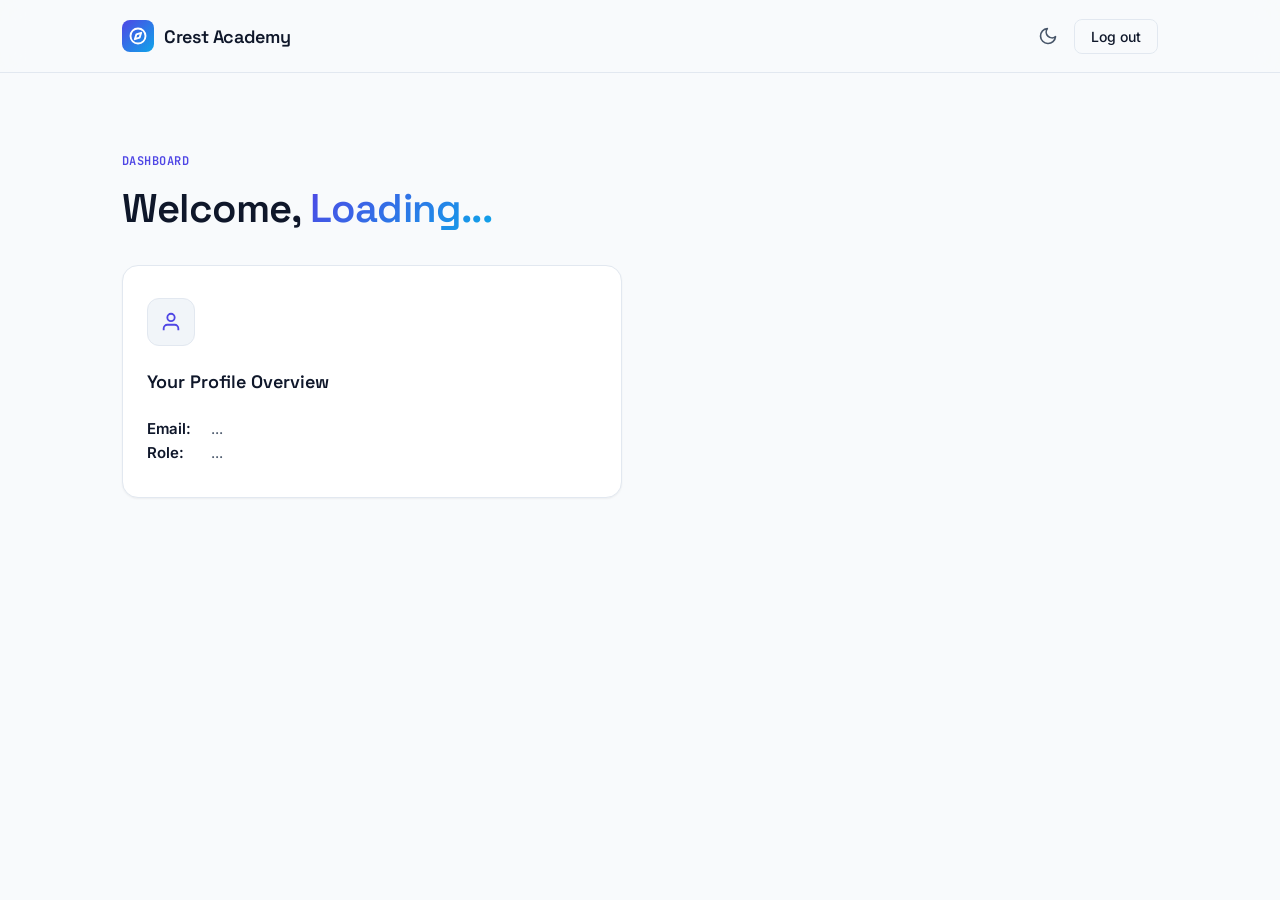
==== dashboard.html @ 1df4f73f "Add initial dashboard HTML structure" ====
<!doctype html>
<html lang="en">
<head>
<meta charset="UTF-8" />
<meta name="viewport" content="width=device-width, initial-scale=1.0" />
<title>Dashboard — Crest Academy</title>
<link rel="preconnect" href="https://fonts.googleapis.com" />
<link href="https://fonts.googleapis.com/css2?family=Space+Grotesk:wght@500;600;700&family=Inter:wght@400;500;600&family=JetBrains+Mono:wght@400;500&display=swap" rel="stylesheet" />
<link rel="stylesheet" href="css/style.css" />
</head>
<body>

<header>
  <nav class="bar">
    <div class="brand">
      <span class="brand-mark">
        <svg aria-hidden="true" width="18" height="18" viewBox="0 0 24 24" fill="none" stroke="#ffffff" stroke-width="2.5" stroke-linecap="round" stroke-linejoin="round"><circle cx="12" cy="12" r="10"/><polygon points="16.24 7.76 14.12 14.12 7.76 16.24 9.88 9.88 16.24 7.76"/></svg>
      </span>
      <span class="brand-name font-display">Crest Academy</span>
    </div>
    
    <div class="mobile-controls">
      <button class="theme-toggle" id="themeToggleDesk" aria-label="Toggle theme">
        <svg class="sun-icon" style="display:none;" width="20" height="20" viewBox="0 0 24 24" fill="none" stroke="currentColor" stroke-width="2" stroke-linecap="round" stroke-linejoin="round"><circle cx="12" cy="12" r="5"></circle><line x1="12" y1="1" x2="12" y2="3"></line><line x1="12" y1="21" x2="12" y2="23"></line><line x1="4.22" y1="4.22" x2="5.64" y2="5.64"></line><line x1="18.36" y1="18.36" x2="19.78" y2="19.78"></line><line x1="1" y1="12" x2="3" y2="12"></line><line x1="21" y1="12" x2="23" y2="12"></line><line x1="4.22" y1="19.78" x2="5.64" y2="18.36"></line><line x1="18.36" y1="4.22" x2="19.78" y2="5.64"></line></svg>
        <svg class="moon-icon" width="20" height="20" viewBox="0 0 24 24" fill="none" stroke="currentColor" stroke-width="2" stroke-linecap="round" stroke-linejoin="round"><path d="M21 12.79A9 9 0 1 1 11.21 3 7 7 0 0 0 21 12.79z"></path></svg>
      </button>
      <button id="logoutBtn" class="btn btn-ghost btn-small">Log out</button>
    </div>
  </nav>
</header>

<main class="dashboard-main">
  <div class="wrap">
    <p class="eyebrow-label font-mono">DASHBOARD</p>
    <h2 class="font-display">Welcome, <span id="dash-name" class="gradient-text">Loading...</span></h2>
    
    <div class="card profile-card">
      <span class="icon-badge">
        <svg viewBox="0 0 24 24" fill="none" stroke="currentColor" stroke-width="2"><path d="M20 21v-2a4 4 0 0 0-4-4H8a4 4 0 0 0-4 4v2"></path><circle cx="12" cy="7" r="4"></circle></svg>
      </span>
      <h3 class="font-display">Your Profile Overview</h3>
      <div style="margin-top: 24px;">
        <p class="profile-item"><strong>Email:</strong> <span id="dash-email">...</span></p>
        <p class="profile-item"><strong>Role:</strong> <span id="dash-role">...</span></p>
      </div>
    </div>
  </div>
</main>

<script src="js/main.js"></script>
<script type="module" src="js/dashboard.js"></script>

</body>
</html>
---- css/style.css ----
/* Premium Light/Dark Theme Variables */
:root {
  /* Light Mode (Default) */
  --bg: #f8fafc;
  --surface: #ffffff;
  --surface-alt: #f1f5f9;
  --text-main: #0f172a;
  --text-muted: #475569;
  --border: #e2e8f0;
  --border-light: rgba(15, 23, 42, 0.08);
  
  --primary: #4f46e5;
  --primary-hover: #4338ca;
  --accent: #0ea5e9;
  
  --shadow-sm: 0 1px 2px 0 rgba(0, 0, 0, 0.05);
  --shadow-md: 0 4px 6px -1px rgba(0, 0, 0, 0.05), 0 2px 4px -2px rgba(0, 0, 0, 0.05);
  --shadow-lg: 0 10px 15px -3px rgba(0, 0, 0, 0.05), 0 4px 6px -4px rgba(0, 0, 0, 0.05);
  --shadow-glow: 0 8px 30px rgba(79, 70, 229, 0.2);
  
  --svg-grid: rgba(15, 23, 42, 0.04);
}

html.dark {
  /* Dark Mode */
  --bg: #0b0f19;
  --surface: #111827;
  --surface-alt: #1e293b;
  --text-main: #f8fafc;
  --text-muted: #94a3b8;
  --border: #1e293b;
  --border-light: rgba(255, 255, 255, 0.08);
  
  --primary: #6366f1;
  --primary-hover: #818cf8;
  --accent: #38bdf8;
  
  --shadow-sm: 0 1px 2px 0 rgba(0, 0, 0, 0.5);
  --shadow-md: 0 4px 6px -1px rgba(0, 0, 0, 0.3);
  --shadow-lg: 0 10px 15px -3px rgba(0, 0, 0, 0.4);
  --shadow-glow: 0 8px 30px rgba(99, 102, 241, 0.25);
  
  --svg-grid: rgba(255, 255, 255, 0.03);
}

* { box-sizing: border-box; }

html {
  scroll-behavior: smooth;
  scroll-padding-top: 80px; 
}

body {
  margin: 0;
  background: var(--bg);
  color: var(--text-main);
  font-family: 'Inter', sans-serif;
  -webkit-font-smoothing: antialiased;
  transition: background-color 0.3s ease, color 0.3s ease;
}

.font-display { font-family: 'Space Grotesk', sans-serif; }
.font-mono { font-family: 'JetBrains Mono', monospace; letter-spacing: 0.04em; }
a { color: inherit; text-decoration: none; transition: color 0.2s ease; }

.wrap { max-width: 1100px; margin: 0 auto; padding: 0 24px; }
@media(min-width: 640px) { .wrap { padding: 0 32px; } }

.gradient-text {
  background: linear-gradient(135deg, var(--primary), var(--accent));
  -webkit-background-clip: text;
  background-clip: text;
  color: transparent;
}

/* Buttons */
.btn {
  display: inline-flex; align-items: center; justify-content: center; gap: 8px;
  font-size: 14px; font-weight: 500; padding: 12px 24px; border-radius: 10px;
  border: none; cursor: pointer; font-family: 'Inter', sans-serif;
  transition: all 0.2s ease;
}
.btn-primary {
  background: var(--primary);
  color: #ffffff;
  box-shadow: var(--shadow-md);
}
.btn-primary:hover {
  background: var(--primary-hover);
  transform: translateY(-1px);
  box-shadow: var(--shadow-lg);
}
.btn-primary.glow {
  box-shadow: var(--shadow-glow);
}
.btn-ghost {
  background: transparent;
  color: var(--text-main);
  border: 1px solid var(--border);
}
.btn-ghost:hover {
  border-color: var(--primary);
  background: var(--surface-alt);
}
.btn-small { padding: 8px 16px; border-radius: 8px; font-size: 14px; }

a:focus-visible, button:focus-visible, input:focus-visible {
  outline: 2px solid var(--primary); outline-offset: 2px; border-radius: 4px;
}

/* Navigation */
header {
  position: sticky; top: 0; z-index: 50;
  backdrop-filter: blur(12px);
  -webkit-backdrop-filter: blur(12px);
  background: rgba(var(--bg), 0.8);
  border-bottom: 1px solid var(--border);
}
/* Fallback for background transparency based on theme */
header { background: var(--bg); }
@supports (backdrop-filter: blur(12px)) {
  html:not(.dark) header { background: rgba(248, 250, 252, 0.8); }
  html.dark header { background: rgba(11, 15, 25, 0.8); }
}

nav.bar {
  max-width: 1100px; margin: 0 auto; padding: 0 24px; height: 72px;
  display: flex; align-items: center; justify-content: space-between;
}
@media(min-width: 640px) { nav.bar { padding: 0 32px; } }

.brand { display: flex; align-items: center; gap: 10px; }
.brand-mark {
  width: 32px; height: 32px; border-radius: 8px;
  background: linear-gradient(135deg, var(--primary), var(--accent));
  display: flex; align-items: center; justify-content: center; flex-shrink: 0;
}
.brand-name { font-weight: 600; font-size: 18px; letter-spacing: -0.02em; color: var(--text-main); }

.nav-links { display: none; align-items: center; gap: 32px; }
.nav-links a { font-size: 14px; font-weight: 500; color: var(--text-muted); }
.nav-links a:hover { color: var(--text-main); }

.nav-actions { display: none; align-items: center; gap: 16px; }
.nav-actions a.login-link { font-size: 14px; font-weight: 500; color: var(--text-main); cursor: pointer; }

.theme-toggle {
  background: none; border: none; padding: 8px; border-radius: 8px;
  color: var(--text-muted); cursor: pointer; display: flex; align-items: center; justify-content: center;
  transition: background 0.2s, color 0.2s;
}
.theme-toggle:hover { background: var(--surface-alt); color: var(--text-main); }

.mobile-controls { display: flex; align-items: center; gap: 8px; }
.menu-btn {
  background: none; border: none; color: var(--text-main); padding: 8px; cursor: pointer;
}

@media(min-width: 900px) {
  .nav-links { display: flex; }
  .nav-actions { display: flex; }
  .mobile-controls .menu-btn { display: none; }
}

.mobile-menu {
  display: none; border-top: 1px solid var(--border); background: var(--surface);
  padding: 20px 24px; flex-direction: column; gap: 8px;
  position: absolute; width: 100%; left: 0; box-shadow: var(--shadow-lg);
}
.mobile-menu.open { display: flex; }
.mobile-menu a { padding: 12px 0; font-size: 15px; font-weight: 500; color: var(--text-muted); }
.mobile-menu a:hover { color: var(--text-main); }
.mobile-menu hr { border: none; border-top: 1px solid var(--border); margin: 12px 0; width: 100%; }

/* Hero Section */
.hero {
  position: relative; overflow: hidden; padding: 60px 0 80px;
  background-image: radial-gradient(circle at 2px 2px, var(--svg-grid) 2px, transparent 0);
  background-size: 32px 32px;
}
.hero-inner {
  max-width: 1100px; margin: 0 auto; padding: 0 24px;
  display: grid; gap: 56px; align-items: center;
}
@media(min-width: 640px) { .hero-inner { padding: 0 32px; } }
@media(min-width: 900px) { .hero-inner { grid-template-columns: 1fr 1fr; gap: 40px; padding: 40px 32px 80px; } }

.eyebrow {
  display: inline-flex; align-items: center; gap: 8px; font-size: 11px; font-weight: 500;
  color: var(--primary); background: var(--surface-alt); border: 1px solid var(--border);
  border-radius: 999px; padding: 6px 14px; margin-bottom: 24px;
}
h1 {
  font-size: 2.8rem; line-height: 1.1; font-weight: 700; letter-spacing: -0.03em;
  color: var(--text-main); margin: 0;
}
@media(min-width: 640px) { h1 { font-size: 3.8rem; } }

.hero p.sub {
  margin-top: 24px; color: var(--text-muted); font-size: 16px; line-height: 1.6; max-width: 460px;
}
@media(min-width: 640px) { .hero p.sub { font-size: 18px; } }

.hero-ctas { margin-top: 40px; display: flex; flex-direction: column; gap: 16px; }
@media(min-width: 480px) { .hero-ctas { flex-direction: row; } }

.hero-visual { display: flex; justify-content: center; position: relative; }
@media(min-width: 900px) { .hero-visual { justify-content: flex-end; } }
.hero-visual svg { width: 100%; height: auto; max-width: 440px; drop-shadow: var(--shadow-lg); }

.pulse-dot { animation: pulseDot 3s ease-in-out infinite; }
@keyframes pulseDot { 0%, 100% { opacity: 0.4; } 50% { opacity: 1; } }
.line-draw { stroke-dasharray: 240; stroke-dashoffset: 240; animation: drawLine 2s ease forwards; }
@keyframes drawLine { to { stroke-dashoffset: 0; } }

/* Sections */
section.block { padding: 80px 0; border-top: 1px solid var(--border); }
@media(min-width: 900px) { section.block { padding: 112px 0; } }

.eyebrow-label { font-size: 12px; font-weight: 600; color: var(--primary); margin: 0 0 16px; }
h2 { font-size: 2rem; font-weight: 600; letter-spacing: -0.02em; color: var(--text-main); margin: 0; line-height: 1.2; }
@media(min-width: 640px) { h2 { font-size: 2.5rem; } }

.section-intro { max-width: 600px; margin-bottom: 56px; }
.section-intro p.desc { margin-top: 16px; color: var(--text-muted); font-size: 16px; line-height: 1.6; }

/* Grids */
.grid2 { display: grid; gap: 32px; grid-template-columns: 1fr; }
@media(min-width: 900px) { .grid2 { grid-template-columns: 1fr 1fr; align-items: start; gap: 64px; } }

.grid4 { display: grid; gap: 24px; grid-template-columns: 1fr; }
@media(min-width: 640px) { .grid4 { grid-template-columns: repeat(2, 1fr); } }
@media(min-width: 1024px) { .grid4 { grid-template-columns: repeat(4, 1fr); } }

/* Cards */
.card {
  background: var(--surface); border: 1px solid var(--border); border-radius: 16px;
  padding: 32px 24px; box-shadow: var(--shadow-sm);
  transition: all 0.3s ease;
}
.card:hover { box-shadow: var(--shadow-md); border-color: var(--border-light); transform: translateY(-2px); }

.card .icon-badge {
  width: 48px; height: 48px; border-radius: 12px; margin-bottom: 24px;
  background: var(--surface-alt); border: 1px solid var(--border);
  display: flex; align-items: center; justify-content: center;
}
.card .icon-badge svg { width: 22px; height: 22px; color: var(--primary); }
.card h3 { font-size: 18px; font-weight: 600; color: var(--text-main); margin: 0 0 12px; }
.card p { font-size: 15px; color: var(--text-muted); line-height: 1.6; margin: 0; }

/* Steps */
.steps { display: grid; gap: 40px; grid-template-columns: 1fr; }
@media(min-width: 768px) { .steps { grid-template-columns: repeat(3, 1fr); gap: 32px; } }
.step-num { font-size: 3rem; font-weight: 700; line-height: 1; }
.step h3 { font-size: 20px; font-weight: 600; color: var(--text-main); margin: 16px 0 12px; }
.step p { font-size: 15px; color: var(--text-muted); line-height: 1.6; margin: 0; }

/* About List */
.why-list { list-style: none; margin: 0; padding: 0; display: flex; flex-direction: column; gap: 16px; }
.why-list li { display: flex; align-items: flex-start; gap: 16px; font-size: 16px; color: var(--text-muted); line-height: 1.5; }
.why-list li .bullet-icon {
  margin-top: 2px; width: 20px; height: 20px; flex-shrink: 0; color: var(--primary);
}

/* Footer */
footer { border-top: 1px solid var(--border); padding: 64px 0 40px; background: var(--surface); }
.footer-top { display: flex; flex-direction: column; gap: 48px; justify-content: space-between; }
@media(min-width: 900px) { .footer-top { flex-direction: row; } }

.footer-brand { max-width: 320px; }
.footer-brand .brand { margin-bottom: 16px; }
.footer-brand p { font-size: 15px; color: var(--text-muted); line-height: 1.6; margin: 0; }

.footer-links { display: grid; grid-template-columns: repeat(2, 1fr); gap: 40px; }
@media(min-width: 640px) { .footer-links { grid-template-columns: repeat(3, 1fr); gap: 64px; } }
.footer-links h4 { font-family: 'Inter', sans-serif; font-size: 13px; font-weight: 600; letter-spacing: 0.05em; text-transform: uppercase; color: var(--text-main); margin: 0 0 20px; }
.footer-links ul { list-style: none; margin: 0; padding: 0; display: flex; flex-direction: column; gap: 12px; }
.footer-links a { color: var(--text-muted); font-size: 14px; }
.footer-links a:hover { color: var(--primary); }

.footer-rule { height: 1px; background: var(--border); margin: 48px 0 24px; border: none; }
.copyright { font-size: 14px; color: var(--text-muted); margin: 0; text-align: center; }

/* Auth Modals */
.modal-overlay {
  position: fixed; top: 0; left: 0; width: 100%; height: 100%;
  background: rgba(11, 15, 25, 0.6); backdrop-filter: blur(4px); -webkit-backdrop-filter: blur(4px);
  z-index: 100; display: none; align-items: center; justify-content: center;
  padding: 20px; opacity: 0; transition: opacity 0.3s ease;
}
.modal-overlay.active { display: flex; opacity: 1; }

.modal-box {
  background: var(--surface); border: 1px solid var(--border); border-radius: 20px;
  width: 100%; max-width: 440px; padding: 40px 32px; box-shadow: var(--shadow-lg);
  position: relative; display: none;
}
.modal-box.active { display: block; }

.modal-close {
  position: absolute; top: 16px; right: 16px; background: none; border: none;
  color: var(--text-muted); padding: 8px; cursor: pointer; border-radius: 8px;
}
.modal-close:hover { background: var(--surface-alt); color: var(--text-main); }

.auth-header { text-align: center; margin-bottom: 32px; }
.auth-header h3 { font-family: 'Space Grotesk', sans-serif; font-size: 24px; font-weight: 600; margin: 0 0 8px; color: var(--text-main); }
.auth-header p { font-size: 14px; color: var(--text-muted); margin: 0; }

.form-group { margin-bottom: 20px; text-align: left; }
.form-group label { display: block; font-size: 13px; font-weight: 500; color: var(--text-main); margin-bottom: 8px; }
.input-wrapper { position: relative; }
.form-group input {
  width: 100%; padding: 12px 16px; border-radius: 10px; border: 1px solid var(--border);
  background: var(--bg); color: var(--text-main); font-size: 15px; font-family: 'Inter', sans-serif;
  transition: border-color 0.2s, box-shadow 0.2s;
}
.form-group input:focus { outline: none; border-color: var(--primary); box-shadow: 0 0 0 3px rgba(79, 70, 229, 0.1); }
.form-group input::placeholder { color: var(--text-muted); opacity: 0.6; }

.toggle-pwd {
  position: absolute; right: 12px; top: 50%; transform: translateY(-50%);
  background: none; border: none; color: var(--text-muted); cursor: pointer; padding: 4px;
}

.auth-btn { width: 100%; padding: 14px; font-size: 15px; margin-top: 8px; }

.auth-links { margin-top: 24px; text-align: center; font-size: 14px; color: var(--text-muted); }
.auth-links a { color: var(--primary); font-weight: 500; cursor: pointer; }
.auth-links a:hover { text-decoration: underline; }

.stage-msg {
  display: none; margin-top: 16px; padding: 12px; border-radius: 8px;
  background: var(--surface-alt); border: 1px solid var(--border);
  font-size: 13px; color: var(--text-main); text-align: center; font-weight: 500;
}

/* Dashboard Specifics */
.dashboard-main { padding: 80px 0; min-height: 80vh; }
.profile-card { max-width: 500px; margin-top: 32px; }
.profile-item { margin-bottom: 12px; font-size: 15px; color: var(--text-muted); }
.profile-item strong { color: var(--text-main); font-weight: 600; display: inline-block; width: 60px; }
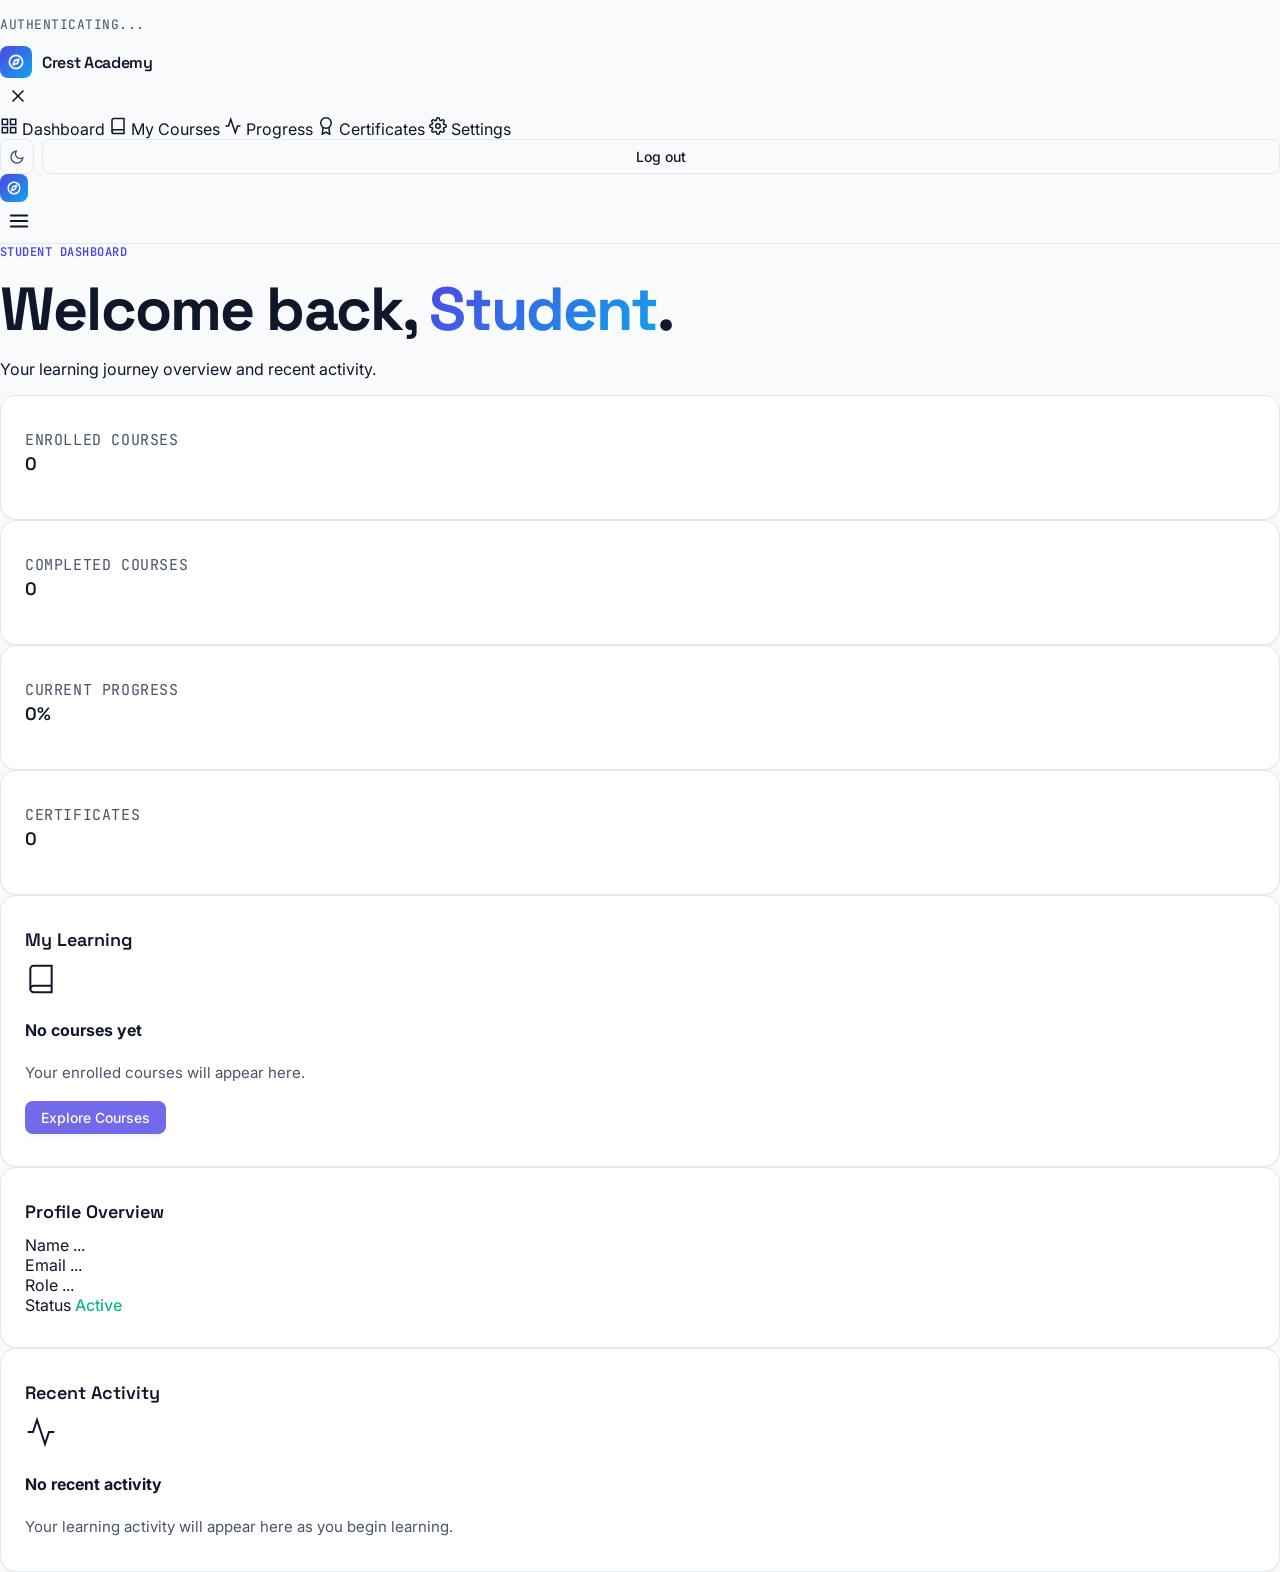
==== commit 8027889d: "Enhance dashboard layout with new UI components Added loading overlay, sidebar navigation, and mobil" ====
--- a/dashboard.html
+++ b/dashboard.html
@@ -10,43 +10,164 @@
 </head>
 <body>
 
-<header>
-  <nav class="bar">
-    <div class="brand">
-      <span class="brand-mark">
-        <svg aria-hidden="true" width="18" height="18" viewBox="0 0 24 24" fill="none" stroke="#ffffff" stroke-width="2.5" stroke-linecap="round" stroke-linejoin="round"><circle cx="12" cy="12" r="10"/><polygon points="16.24 7.76 14.12 14.12 7.76 16.24 9.88 9.88 16.24 7.76"/></svg>
-      </span>
-      <span class="brand-name font-display">Crest Academy</span>
+<!-- Clean Loading State -->
+<div id="loading-overlay" class="loading-overlay">
+  <div class="spinner"></div>
+  <p class="font-mono" style="margin-top: 16px; font-size: 13px; color: var(--text-muted);">AUTHENTICATING...</p>
+</div>
+
+<div class="dash-layout">
+  
+  <!-- Sidebar Navigation -->
+  <aside class="dash-sidebar" id="dashSidebar">
+    <div class="dash-sidebar-header">
+      <div class="brand">
+        <span class="brand-mark">
+          <svg aria-hidden="true" width="16" height="16" viewBox="0 0 24 24" fill="none" stroke="#ffffff" stroke-width="2.5" stroke-linecap="round" stroke-linejoin="round"><circle cx="12" cy="12" r="10"/><polygon points="16.24 7.76 14.12 14.12 7.76 16.24 9.88 9.88 16.24 7.76"/></svg>
+        </span>
+        <span class="brand-name font-display" style="font-size: 16px;">Crest Academy</span>
+      </div>
+      <button class="menu-btn dash-close-btn" id="dashCloseBtn" aria-label="Close menu">
+        <svg width="20" height="20" viewBox="0 0 24 24" fill="none" stroke="currentColor" stroke-width="2" stroke-linecap="round"><line x1="18" y1="6" x2="6" y2="18"/><line x1="6" y1="6" x2="18" y2="18"/></svg>
+      </button>
     </div>
-    
-    <div class="mobile-controls">
-      <button class="theme-toggle" id="themeToggleDesk" aria-label="Toggle theme">
-        <svg class="sun-icon" style="display:none;" width="20" height="20" viewBox="0 0 24 24" fill="none" stroke="currentColor" stroke-width="2" stroke-linecap="round" stroke-linejoin="round"><circle cx="12" cy="12" r="5"></circle><line x1="12" y1="1" x2="12" y2="3"></line><line x1="12" y1="21" x2="12" y2="23"></line><line x1="4.22" y1="4.22" x2="5.64" y2="5.64"></line><line x1="18.36" y1="18.36" x2="19.78" y2="19.78"></line><line x1="1" y1="12" x2="3" y2="12"></line><line x1="21" y1="12" x2="23" y2="12"></line><line x1="4.22" y1="19.78" x2="5.64" y2="18.36"></line><line x1="18.36" y1="4.22" x2="19.78" y2="5.64"></line></svg>
-        <svg class="moon-icon" width="20" height="20" viewBox="0 0 24 24" fill="none" stroke="currentColor" stroke-width="2" stroke-linecap="round" stroke-linejoin="round"><path d="M21 12.79A9 9 0 1 1 11.21 3 7 7 0 0 0 21 12.79z"></path></svg>
-      </button>
-      <button id="logoutBtn" class="btn btn-ghost btn-small">Log out</button>
-    </div>
-  </nav>
-</header>
 
-<main class="dashboard-main">
-  <div class="wrap">
-    <p class="eyebrow-label font-mono">DASHBOARD</p>
-    <h2 class="font-display">Welcome, <span id="dash-name" class="gradient-text">Loading...</span></h2>
-    
-    <div class="card profile-card">
-      <span class="icon-badge">
-        <svg viewBox="0 0 24 24" fill="none" stroke="currentColor" stroke-width="2"><path d="M20 21v-2a4 4 0 0 0-4-4H8a4 4 0 0 0-4 4v2"></path><circle cx="12" cy="7" r="4"></circle></svg>
-      </span>
-      <h3 class="font-display">Your Profile Overview</h3>
-      <div style="margin-top: 24px;">
-        <p class="profile-item"><strong>Email:</strong> <span id="dash-email">...</span></p>
-        <p class="profile-item"><strong>Role:</strong> <span id="dash-role">...</span></p>
+    <nav class="dash-nav">
+      <a href="#" class="active">
+        <svg width="18" height="18" viewBox="0 0 24 24" fill="none" stroke="currentColor" stroke-width="2"><rect x="3" y="3" width="7" height="7"></rect><rect x="14" y="3" width="7" height="7"></rect><rect x="14" y="14" width="7" height="7"></rect><rect x="3" y="14" width="7" height="7"></rect></svg>
+        Dashboard
+      </a>
+      <a href="#">
+        <svg width="18" height="18" viewBox="0 0 24 24" fill="none" stroke="currentColor" stroke-width="2"><path d="M4 19.5A2.5 2.5 0 0 1 6.5 17H20"/><path d="M6.5 2H20v20H6.5A2.5 2.5 0 0 1 4 19.5v-15A2.5 2.5 0 0 1 6.5 2z"/></svg>
+        My Courses
+      </a>
+      <a href="#">
+        <svg width="18" height="18" viewBox="0 0 24 24" fill="none" stroke="currentColor" stroke-width="2"><polyline points="22 12 18 12 15 21 9 3 6 12 2 12"></polyline></svg>
+        Progress
+      </a>
+      <a href="#">
+        <svg width="18" height="18" viewBox="0 0 24 24" fill="none" stroke="currentColor" stroke-width="2"><circle cx="12" cy="8" r="7"></circle><polyline points="8.21 13.89 7 23 12 20 17 23 15.79 13.88"></polyline></svg>
+        Certificates
+      </a>
+      <a href="#">
+        <svg width="18" height="18" viewBox="0 0 24 24" fill="none" stroke="currentColor" stroke-width="2"><circle cx="12" cy="12" r="3"></circle><path d="M19.4 15a1.65 1.65 0 0 0 .33 1.82l.06.06a2 2 0 0 1 0 2.83 2 2 0 0 1-2.83 0l-.06-.06a1.65 1.65 0 0 0-1.82-.33 1.65 1.65 0 0 0-1 1.51V21a2 2 0 0 1-2 2 2 2 0 0 1-2-2v-.09A1.65 1.65 0 0 0 9 19.4a1.65 1.65 0 0 0-1.82.33l-.06.06a2 2 0 0 1-2.83 0 2 2 0 0 1 0-2.83l.06-.06a1.65 1.65 0 0 0 .33-1.82 1.65 1.65 0 0 0-1.51-1H3a2 2 0 0 1-2-2 2 2 0 0 1 2-2h.09A1.65 1.65 0 0 0 4.6 9a1.65 1.65 0 0 0-.33-1.82l-.06-.06a2 2 0 0 1 0-2.83 2 2 0 0 1 2.83 0l.06.06a1.65 1.65 0 0 0 1.82.33H9a1.65 1.65 0 0 0 1-1.51V3a2 2 0 0 1 2-2 2 2 0 0 1 2 2v.09a1.65 1.65 0 0 0 1 1.51 1.65 1.65 0 0 0 1.82-.33l.06-.06a2 2 0 0 1 2.83 0 2 2 0 0 1 0 2.83l-.06.06a1.65 1.65 0 0 0-.33 1.82V9a1.65 1.65 0 0 0 1.51 1H21a2 2 0 0 1 2 2 2 2 0 0 1-2 2h-.09a1.65 1.65 0 0 0-1.51 1z"></path></svg>
+        Settings
+      </a>
+    </nav>
+
+    <div class="dash-sidebar-footer">
+      <div style="display:flex; gap:8px; width: 100%;">
+        <button class="theme-toggle" id="themeToggleDesk" aria-label="Toggle theme" style="border: 1px solid var(--border);">
+          <svg class="sun-icon" style="display:none;" width="16" height="16" viewBox="0 0 24 24" fill="none" stroke="currentColor" stroke-width="2" stroke-linecap="round" stroke-linejoin="round"><circle cx="12" cy="12" r="5"></circle><line x1="12" y1="1" x2="12" y2="3"></line><line x1="12" y1="21" x2="12" y2="23"></line><line x1="4.22" y1="4.22" x2="5.64" y2="5.64"></line><line x1="18.36" y1="18.36" x2="19.78" y2="19.78"></line><line x1="1" y1="12" x2="3" y2="12"></line><line x1="21" y1="12" x2="23" y2="12"></line><line x1="4.22" y1="19.78" x2="5.64" y2="18.36"></line><line x1="18.36" y1="4.22" x2="19.78" y2="5.64"></line></svg>
+          <svg class="moon-icon" width="16" height="16" viewBox="0 0 24 24" fill="none" stroke="currentColor" stroke-width="2" stroke-linecap="round" stroke-linejoin="round"><path d="M21 12.79A9 9 0 1 1 11.21 3 7 7 0 0 0 21 12.79z"></path></svg>
+        </button>
+        <button id="logoutBtn" class="btn btn-ghost btn-small" style="flex:1;">Log out</button>
       </div>
     </div>
-  </div>
-</main>
+  </aside>
 
+  <!-- Main Content Area -->
+  <main class="dash-main">
+    <!-- Mobile Header -->
+    <header class="dash-mobile-header">
+      <div class="brand">
+        <span class="brand-mark" style="width:28px; height:28px;">
+          <svg aria-hidden="true" width="14" height="14" viewBox="0 0 24 24" fill="none" stroke="#ffffff" stroke-width="2.5" stroke-linecap="round"><circle cx="12" cy="12" r="10"/><polygon points="16.24 7.76 14.12 14.12 7.76 16.24 9.88 9.88 16.24 7.76"/></svg>
+        </span>
+      </div>
+      <button class="menu-btn" id="dashOpenBtn" aria-label="Open menu">
+        <svg width="22" height="22" viewBox="0 0 24 24" fill="none" stroke="currentColor" stroke-width="2" stroke-linecap="round"><line x1="3" y1="12" x2="21" y2="12"/><line x1="3" y1="6" x2="21" y2="6"/><line x1="3" y1="18" x2="21" y2="18"/></svg>
+      </button>
+    </header>
+
+    <div class="dash-content-wrap">
+      
+      <!-- Welcome Section -->
+      <div class="dash-welcome">
+        <p class="eyebrow-label font-mono">STUDENT DASHBOARD</p>
+        <h1 class="font-display">Welcome back, <span id="welcome-name" class="gradient-text">Student</span>.</h1>
+        <p class="desc">Your learning journey overview and recent activity.</p>
+      </div>
+
+      <!-- Stats Grid -->
+      <div class="dash-stats-grid">
+        <div class="card stat-card">
+          <p class="stat-title font-mono">ENROLLED COURSES</p>
+          <h3 class="stat-value font-display">0</h3>
+        </div>
+        <div class="card stat-card">
+          <p class="stat-title font-mono">COMPLETED COURSES</p>
+          <h3 class="stat-value font-display">0</h3>
+        </div>
+        <div class="card stat-card">
+          <p class="stat-title font-mono">CURRENT PROGRESS</p>
+          <h3 class="stat-value font-display">0%</h3>
+        </div>
+        <div class="card stat-card">
+          <p class="stat-title font-mono">CERTIFICATES</p>
+          <h3 class="stat-value font-display">0</h3>
+        </div>
+      </div>
+
+      <!-- Main Dashboard Grid -->
+      <div class="dash-bento-grid">
+        
+        <!-- My Learning (Empty State) -->
+        <div class="card dash-panel span-2">
+          <div class="panel-header">
+            <h3 class="font-display">My Learning</h3>
+          </div>
+          <div class="empty-state">
+            <svg width="32" height="32" viewBox="0 0 24 24" fill="none" stroke="currentColor" stroke-width="1.5"><path d="M4 19.5A2.5 2.5 0 0 1 6.5 17H20"/><path d="M6.5 2H20v20H6.5A2.5 2.5 0 0 1 4 19.5v-15A2.5 2.5 0 0 1 6.5 2z"/></svg>
+            <h4>No courses yet</h4>
+            <p>Your enrolled courses will appear here.</p>
+            <button class="btn btn-primary btn-small" style="margin-top: 16px; opacity: 0.8; cursor: not-allowed;" title="Course enrollment connecting in later stages">Explore Courses</button>
+          </div>
+        </div>
+
+        <!-- Profile Card -->
+        <div class="card dash-panel">
+          <div class="panel-header">
+            <h3 class="font-display">Profile Overview</h3>
+          </div>
+          <div class="profile-details">
+            <div class="profile-row">
+              <span class="label">Name</span>
+              <span class="value" id="profile-name">...</span>
+            </div>
+            <div class="profile-row">
+              <span class="label">Email</span>
+              <span class="value" id="profile-email">...</span>
+            </div>
+            <div class="profile-row">
+              <span class="label">Role</span>
+              <span class="value badge" id="profile-role">...</span>
+            </div>
+            <div class="profile-row">
+              <span class="label">Status</span>
+              <span class="value" style="color: #10b981; font-weight: 500;">Active</span>
+            </div>
+          </div>
+        </div>
+
+        <!-- Recent Activity (Empty State) -->
+        <div class="card dash-panel span-3">
+          <div class="panel-header">
+            <h3 class="font-display">Recent Activity</h3>
+          </div>
+          <div class="empty-state">
+            <svg width="32" height="32" viewBox="0 0 24 24" fill="none" stroke="currentColor" stroke-width="1.5"><polyline points="22 12 18 12 15 21 9 3 6 12 2 12"></polyline></svg>
+            <h4>No recent activity</h4>
+            <p>Your learning activity will appear here as you begin learning.</p>
+          </div>
+        </div>
+
+      </div>
+    </div>
+  </main>
+</div>
+
+<!-- Reused modular scripts -->
 <script src="js/main.js"></script>
 <script type="module" src="js/dashboard.js"></script>
 
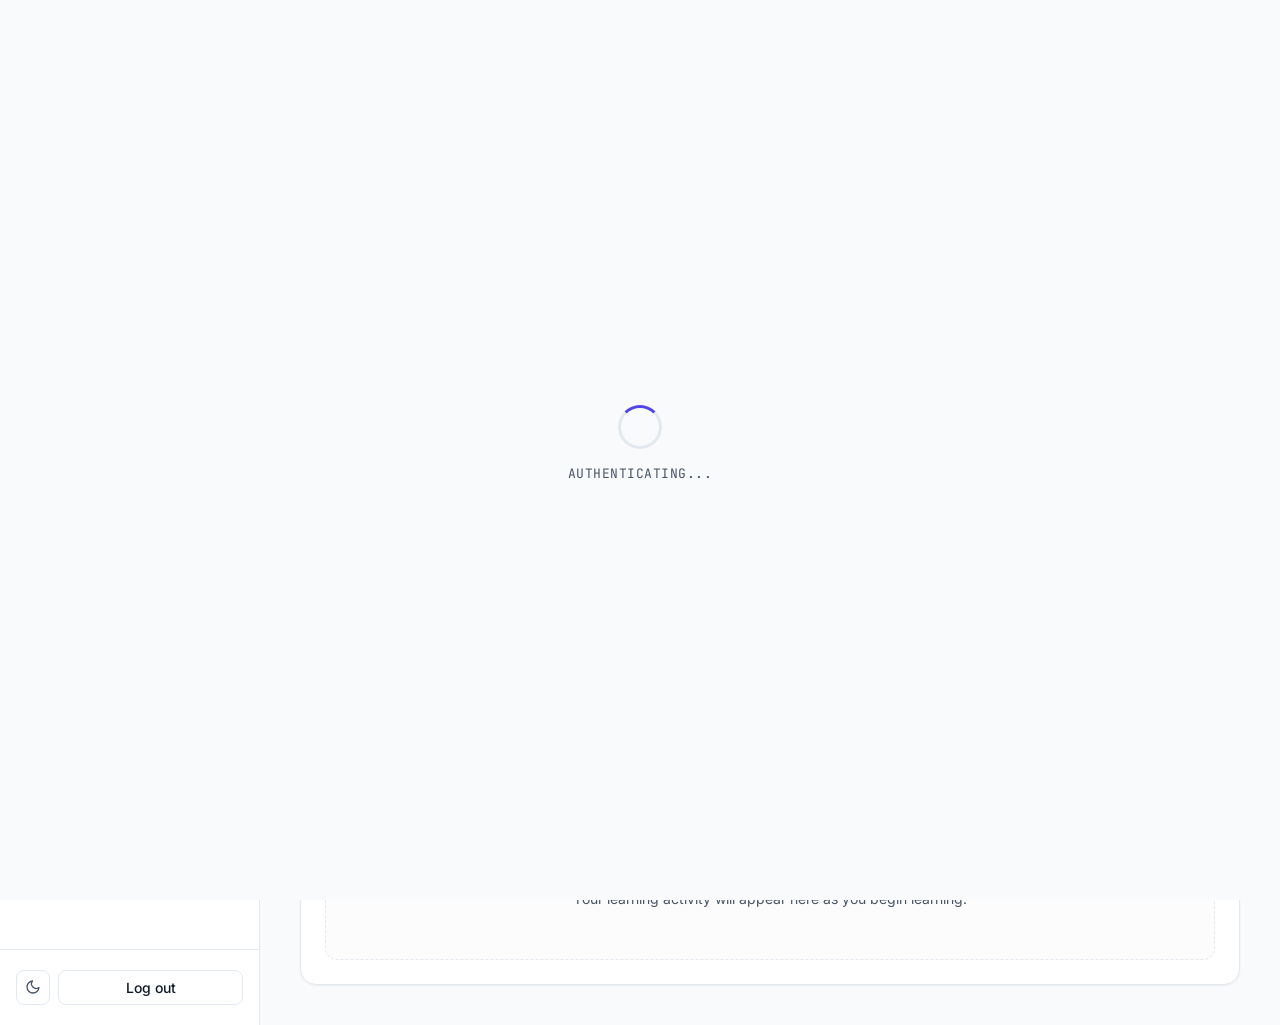
==== commit c457d0a1: "Implement cache-busting and update resource links Added cache-busting script and updated stylesheet " ====
--- a/dashboard.html
+++ b/dashboard.html
@@ -6,7 +6,7 @@
 <title>Dashboard — Crest Academy</title>
 <link rel="preconnect" href="https://fonts.googleapis.com" />
 <link href="https://fonts.googleapis.com/css2?family=Space+Grotesk:wght@500;600;700&family=Inter:wght@400;500;600&family=JetBrains+Mono:wght@400;500&display=swap" rel="stylesheet" />
-<link rel="stylesheet" href="css/style.css" />
+<link rel="stylesheet" href="css/style.css?v=2" />
 </head>
 <body>
 
@@ -167,9 +167,25 @@
   </main>
 </div>
 
-<!-- Reused modular scripts -->
-<script src="js/main.js"></script>
-<script type="module" src="js/dashboard.js"></script>
+<!-- HARDCODED DIAGNOSTIC: Runs even if the browser caches the files -->
+<script>
+  window.cacheBusterTimeout = setTimeout(function() {
+    var overlay = document.getElementById('loading-overlay');
+    if (overlay) {
+      overlay.innerHTML = `
+        <div style="color: #ef4444; padding: 20px; text-align: center; max-width: 90%; margin: auto; background: var(--surface); border: 1px solid var(--border); border-radius: 12px; font-family: sans-serif;">
+          <h3 style="margin-bottom: 10px;">Browser Cache Issue</h3>
+          <p style="font-size: 14px; color: var(--text-muted); margin-bottom: 20px;">Your mobile browser failed to load the new scripts. Force a reload to clear the cache.</p>
+          <button onclick="window.location.href = window.location.pathname + '?reload=' + new Date().getTime()" class="btn btn-primary">Force Reload Now</button>
+        </div>
+      `;
+    }
+  }, 7000);
+</script>
+
+<!-- The ?v=2 forces the browser to download the fresh files -->
+<script src="js/main.js?v=2"></script>
+<script type="module" src="js/dashboard.js?v=2"></script>
 
 </body>
 </html>
--- a/css/style.css
+++ b/css/style.css
@@ -109,18 +109,16 @@
 }
 
 /* Navigation */
-header {
+header:not(.dash-mobile-header) {
   position: sticky; top: 0; z-index: 50;
   backdrop-filter: blur(12px);
   -webkit-backdrop-filter: blur(12px);
   background: rgba(var(--bg), 0.8);
   border-bottom: 1px solid var(--border);
 }
-/* Fallback for background transparency based on theme */
-header { background: var(--bg); }
 @supports (backdrop-filter: blur(12px)) {
-  html:not(.dark) header { background: rgba(248, 250, 252, 0.8); }
-  html.dark header { background: rgba(11, 15, 25, 0.8); }
+  html:not(.dark) header:not(.dash-mobile-header) { background: rgba(248, 250, 252, 0.8); }
+  html.dark header:not(.dash-mobile-header) { background: rgba(11, 15, 25, 0.8); }
 }
 
 nav.bar {
@@ -159,7 +157,7 @@
 @media(min-width: 900px) {
   .nav-links { display: flex; }
   .nav-actions { display: flex; }
-  .mobile-controls .menu-btn { display: none; }
+  .mobile-controls .menu-btn:not(#dashOpenBtn):not(#dashCloseBtn) { display: none; }
 }
 
 .mobile-menu {
@@ -336,8 +334,114 @@
   font-size: 13px; color: var(--text-main); text-align: center; font-weight: 500;
 }
 
-/* Dashboard Specifics */
-.dashboard-main { padding: 80px 0; min-height: 80vh; }
-.profile-card { max-width: 500px; margin-top: 32px; }
-.profile-item { margin-bottom: 12px; font-size: 15px; color: var(--text-muted); }
-.profile-item strong { color: var(--text-main); font-weight: 600; display: inline-block; width: 60px; }
+/* ==================================================
+   STAGE 3: DASHBOARD STYLES
+================================================== */
+
+/* Full Screen Loading State */
+.loading-overlay {
+  position: fixed; inset: 0; background: var(--bg); z-index: 9999;
+  display: flex; flex-direction: column; align-items: center; justify-content: center;
+  transition: opacity 0.4s ease, visibility 0.4s ease;
+}
+.loading-overlay.hidden { opacity: 0; visibility: hidden; }
+.spinner {
+  width: 44px; height: 44px; border: 3px solid var(--border);
+  border-top-color: var(--primary); border-radius: 50%;
+  animation: spin 1s linear infinite;
+}
+@keyframes spin { to { transform: rotate(360deg); } }
+
+/* Dashboard Layout */
+.dash-layout { display: flex; min-height: 100vh; background: var(--bg); overflow: hidden; }
+
+/* Sidebar */
+.dash-sidebar {
+  width: 260px; background: var(--surface); border-right: 1px solid var(--border);
+  display: flex; flex-direction: column; flex-shrink: 0; z-index: 60;
+}
+.dash-sidebar-header {
+  padding: 24px; display: flex; align-items: center; justify-content: space-between;
+  border-bottom: 1px solid var(--border); height: 72px;
+}
+.dash-close-btn { display: none; } /* Hidden on desktop */
+
+.dash-nav { flex: 1; padding: 24px 16px; display: flex; flex-direction: column; gap: 8px; overflow-y: auto; }
+.dash-nav a {
+  display: flex; align-items: center; gap: 12px; padding: 12px 16px;
+  border-radius: 10px; font-size: 14px; font-weight: 500; color: var(--text-muted);
+  transition: all 0.2s;
+}
+.dash-nav a:hover { color: var(--text-main); background: var(--surface-alt); }
+.dash-nav a.active { color: var(--primary); background: rgba(79, 70, 229, 0.08); font-weight: 600; }
+html.dark .dash-nav a.active { background: rgba(99, 102, 241, 0.15); }
+
+.dash-sidebar-footer { padding: 20px 16px; border-top: 1px solid var(--border); }
+
+/* Main Content Area */
+.dash-main { flex: 1; display: flex; flex-direction: column; overflow-y: auto; overflow-x: hidden; }
+.dash-mobile-header { display: none; } /* Hidden on desktop */
+.dash-content-wrap { padding: 40px; max-width: 1200px; margin: 0 auto; width: 100%; }
+
+.dash-welcome { margin-bottom: 40px; }
+.dash-welcome h1 { font-size: 2.2rem; margin: 8px 0; }
+.dash-welcome p.desc { margin: 0; color: var(--text-muted); font-size: 15px; }
+
+/* Dashboard Grids */
+.dash-stats-grid { display: grid; gap: 20px; grid-template-columns: repeat(auto-fit, minmax(200px, 1fr)); margin-bottom: 40px; }
+.stat-card { padding: 24px; display: flex; flex-direction: column; gap: 12px; }
+.stat-card:hover { transform: none; border-color: var(--border); } /* Disable hover lift for stats */
+.stat-title { margin: 0; font-size: 12px; font-weight: 600; color: var(--text-muted); }
+.stat-value { margin: 0; font-size: 2rem; color: var(--text-main); }
+
+.dash-bento-grid { display: grid; gap: 24px; grid-template-columns: 1fr; }
+@media(min-width: 900px) { 
+  .dash-bento-grid { grid-template-columns: repeat(3, 1fr); } 
+  .dash-panel.span-2 { grid-column: span 2; }
+  .dash-panel.span-3 { grid-column: span 3; }
+}
+
+.dash-panel { padding: 24px; display: flex; flex-direction: column; }
+.dash-panel:hover { transform: none; border-color: var(--border); } /* Keep static in dashboard */
+.panel-header { display: flex; justify-content: space-between; align-items: center; margin-bottom: 20px; }
+.panel-header h3 { margin: 0; font-size: 16px; }
+
+/* Empty States */
+.empty-state {
+  flex: 1; display: flex; flex-direction: column; align-items: center; justify-content: center;
+  padding: 48px 24px; text-align: center; border: 1px dashed var(--border);
+  border-radius: 12px; background: rgba(0,0,0,0.01);
+}
+html.dark .empty-state { background: rgba(255,255,255,0.02); }
+.empty-state svg { color: var(--text-muted); margin-bottom: 16px; opacity: 0.6; }
+.empty-state h4 { margin: 0 0 8px; color: var(--text-main); font-size: 15px; font-weight: 600; }
+.empty-state p { margin: 0; color: var(--text-muted); font-size: 14px; }
+
+/* Profile Details */
+.profile-details { display: flex; flex-direction: column; gap: 16px; }
+.profile-row { display: flex; justify-content: space-between; align-items: center; padding-bottom: 12px; border-bottom: 1px solid var(--border-light); font-size: 14px; }
+.profile-row:last-child { border-bottom: none; padding-bottom: 0; }
+.profile-row .label { color: var(--text-muted); }
+.profile-row .value { color: var(--text-main); font-weight: 500; text-align: right; word-break: break-all; margin-left: 16px;}
+.profile-row .badge {
+  background: var(--surface-alt); padding: 4px 10px; border-radius: 6px;
+  font-size: 12px; font-weight: 600; border: 1px solid var(--border);
+}
+
+/* Mobile Responsiveness for Dashboard */
+@media (max-width: 900px) {
+  .dash-sidebar {
+    position: fixed; left: -100%; top: 0; bottom: 0; width: 280px;
+    box-shadow: var(--shadow-lg); transition: left 0.3s ease;
+  }
+  .dash-sidebar.open { left: 0; }
+  .dash-close-btn { display: block; }
+
+  .dash-mobile-header {
+    display: flex; align-items: center; justify-content: space-between;
+    height: 64px; padding: 0 20px; background: var(--surface);
+    border-bottom: 1px solid var(--border); position: sticky; top: 0; z-index: 40;
+  }
+  .dash-content-wrap { padding: 24px 20px; }
+  .dash-welcome h1 { font-size: 1.8rem; }
+}
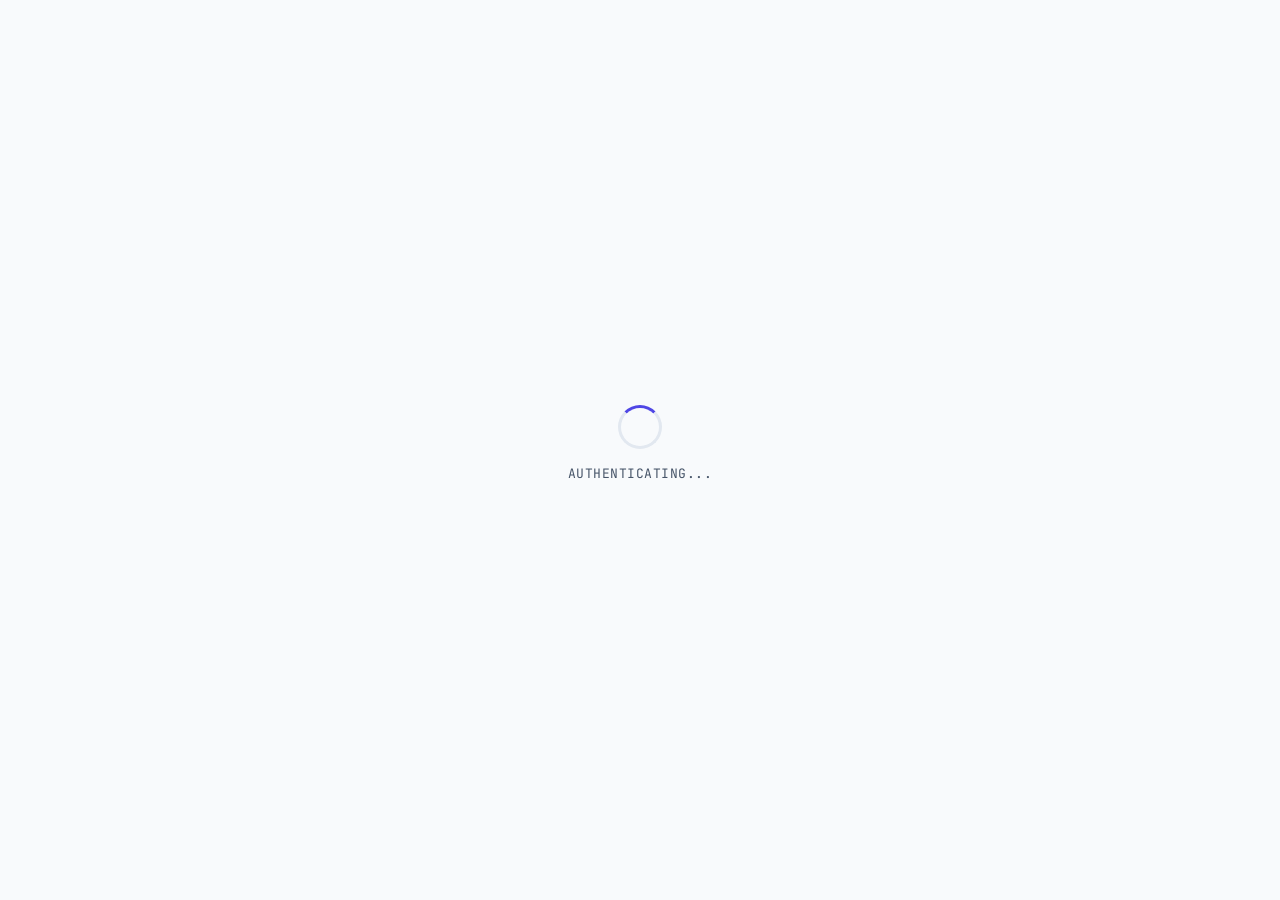
==== commit 4697388c: "Enhance sidebar with Explore Courses link and profile Added 'Explore Courses' link and moved Profile" ====
--- a/dashboard.html
+++ b/dashboard.html
@@ -6,7 +6,7 @@
 <title>Dashboard — Crest Academy</title>
 <link rel="preconnect" href="https://fonts.googleapis.com" />
 <link href="https://fonts.googleapis.com/css2?family=Space+Grotesk:wght@500;600;700&family=Inter:wght@400;500;600&family=JetBrains+Mono:wght@400;500&display=swap" rel="stylesheet" />
-<link rel="stylesheet" href="css/style.css?v=2" />
+<link rel="stylesheet" href="css/style.css" />
 </head>
 <body>
 
@@ -37,31 +37,47 @@
         <svg width="18" height="18" viewBox="0 0 24 24" fill="none" stroke="currentColor" stroke-width="2"><rect x="3" y="3" width="7" height="7"></rect><rect x="14" y="3" width="7" height="7"></rect><rect x="14" y="14" width="7" height="7"></rect><rect x="3" y="14" width="7" height="7"></rect></svg>
         Dashboard
       </a>
-      <a href="#">
+      <!-- NEW: Explore Courses Link -->
+      <a href="#" onclick="showComingSoon(event)">
+        <svg width="18" height="18" viewBox="0 0 24 24" fill="none" stroke="currentColor" stroke-width="2"><circle cx="11" cy="11" r="8"></circle><line x1="21" y1="21" x2="16.65" y2="16.65"></line></svg>
+        Explore Courses
+      </a>
+      <a href="#" onclick="showComingSoon(event)">
         <svg width="18" height="18" viewBox="0 0 24 24" fill="none" stroke="currentColor" stroke-width="2"><path d="M4 19.5A2.5 2.5 0 0 1 6.5 17H20"/><path d="M6.5 2H20v20H6.5A2.5 2.5 0 0 1 4 19.5v-15A2.5 2.5 0 0 1 6.5 2z"/></svg>
         My Courses
       </a>
-      <a href="#">
+      <a href="#" onclick="showComingSoon(event)">
         <svg width="18" height="18" viewBox="0 0 24 24" fill="none" stroke="currentColor" stroke-width="2"><polyline points="22 12 18 12 15 21 9 3 6 12 2 12"></polyline></svg>
         Progress
       </a>
-      <a href="#">
+      <a href="#" onclick="showComingSoon(event)">
         <svg width="18" height="18" viewBox="0 0 24 24" fill="none" stroke="currentColor" stroke-width="2"><circle cx="12" cy="8" r="7"></circle><polyline points="8.21 13.89 7 23 12 20 17 23 15.79 13.88"></polyline></svg>
         Certificates
       </a>
-      <a href="#">
+      <a href="#" onclick="showComingSoon(event)">
         <svg width="18" height="18" viewBox="0 0 24 24" fill="none" stroke="currentColor" stroke-width="2"><circle cx="12" cy="12" r="3"></circle><path d="M19.4 15a1.65 1.65 0 0 0 .33 1.82l.06.06a2 2 0 0 1 0 2.83 2 2 0 0 1-2.83 0l-.06-.06a1.65 1.65 0 0 0-1.82-.33 1.65 1.65 0 0 0-1 1.51V21a2 2 0 0 1-2 2 2 2 0 0 1-2-2v-.09A1.65 1.65 0 0 0 9 19.4a1.65 1.65 0 0 0-1.82.33l-.06.06a2 2 0 0 1-2.83 0 2 2 0 0 1 0-2.83l.06-.06a1.65 1.65 0 0 0 .33-1.82 1.65 1.65 0 0 0-1.51-1H3a2 2 0 0 1-2-2 2 2 0 0 1 2-2h.09A1.65 1.65 0 0 0 4.6 9a1.65 1.65 0 0 0-.33-1.82l-.06-.06a2 2 0 0 1 0-2.83 2 2 0 0 1 2.83 0l.06.06a1.65 1.65 0 0 0 1.82.33H9a1.65 1.65 0 0 0 1-1.51V3a2 2 0 0 1 2-2 2 2 0 0 1 2 2v.09a1.65 1.65 0 0 0 1 1.51 1.65 1.65 0 0 0 1.82-.33l.06-.06a2 2 0 0 1 2.83 0 2 2 0 0 1 0 2.83l-.06.06a1.65 1.65 0 0 0-.33 1.82V9a1.65 1.65 0 0 0 1.51 1H21a2 2 0 0 1 2 2 2 2 0 0 1-2 2h-.09a1.65 1.65 0 0 0-1.51 1z"></path></svg>
         Settings
       </a>
+      
+      <hr style="border:none; border-top:1px solid var(--border); margin: 16px 0; width: 100%;">
+      
+      <a href="#" class="theme-toggle" id="themeToggleDesk" style="display:flex; justify-content: flex-start; color: var(--text-muted);">
+        <svg class="sun-icon" style="display:none;" width="18" height="18" viewBox="0 0 24 24" fill="none" stroke="currentColor" stroke-width="2" stroke-linecap="round" stroke-linejoin="round"><circle cx="12" cy="12" r="5"></circle><line x1="12" y1="1" x2="12" y2="3"></line><line x1="12" y1="21" x2="12" y2="23"></line><line x1="4.22" y1="4.22" x2="5.64" y2="5.64"></line><line x1="18.36" y1="18.36" x2="19.78" y2="19.78"></line><line x1="1" y1="12" x2="3" y2="12"></line><line x1="21" y1="12" x2="23" y2="12"></line><line x1="4.22" y1="19.78" x2="5.64" y2="18.36"></line><line x1="18.36" y1="4.22" x2="19.78" y2="5.64"></line></svg>
+        <svg class="moon-icon" width="18" height="18" viewBox="0 0 24 24" fill="none" stroke="currentColor" stroke-width="2" stroke-linecap="round" stroke-linejoin="round"><path d="M21 12.79A9 9 0 1 1 11.21 3 7 7 0 0 0 21 12.79z"></path></svg>
+        Switch Theme
+      </a>
     </nav>
+
+    <!-- NEW: Profile Overview moved into Sidebar -->
+    <div class="sidebar-profile">
+      <span class="p-name" id="profile-name">...</span>
+      <span class="p-email" id="profile-email">...</span>
+      <span class="p-role badge" id="profile-role">...</span>
+    </div>
 
     <div class="dash-sidebar-footer">
       <div style="display:flex; gap:8px; width: 100%;">
-        <button class="theme-toggle" id="themeToggleDesk" aria-label="Toggle theme" style="border: 1px solid var(--border);">
-          <svg class="sun-icon" style="display:none;" width="16" height="16" viewBox="0 0 24 24" fill="none" stroke="currentColor" stroke-width="2" stroke-linecap="round" stroke-linejoin="round"><circle cx="12" cy="12" r="5"></circle><line x1="12" y1="1" x2="12" y2="3"></line><line x1="12" y1="21" x2="12" y2="23"></line><line x1="4.22" y1="4.22" x2="5.64" y2="5.64"></line><line x1="18.36" y1="18.36" x2="19.78" y2="19.78"></line><line x1="1" y1="12" x2="3" y2="12"></line><line x1="21" y1="12" x2="23" y2="12"></line><line x1="4.22" y1="19.78" x2="5.64" y2="18.36"></line><line x1="18.36" y1="4.22" x2="19.78" y2="5.64"></line></svg>
-          <svg class="moon-icon" width="16" height="16" viewBox="0 0 24 24" fill="none" stroke="currentColor" stroke-width="2" stroke-linecap="round" stroke-linejoin="round"><path d="M21 12.79A9 9 0 1 1 11.21 3 7 7 0 0 0 21 12.79z"></path></svg>
-        </button>
-        <button id="logoutBtn" class="btn btn-ghost btn-small" style="flex:1;">Log out</button>
+        <button class="logout-btn btn btn-ghost btn-small" style="flex:1; color: #ef4444; border-color: rgba(239, 68, 68, 0.2);">Log out</button>
       </div>
     </div>
   </aside>
@@ -75,9 +91,12 @@
           <svg aria-hidden="true" width="14" height="14" viewBox="0 0 24 24" fill="none" stroke="#ffffff" stroke-width="2.5" stroke-linecap="round"><circle cx="12" cy="12" r="10"/><polygon points="16.24 7.76 14.12 14.12 7.76 16.24 9.88 9.88 16.24 7.76"/></svg>
         </span>
       </div>
-      <button class="menu-btn" id="dashOpenBtn" aria-label="Open menu">
-        <svg width="22" height="22" viewBox="0 0 24 24" fill="none" stroke="currentColor" stroke-width="2" stroke-linecap="round"><line x1="3" y1="12" x2="21" y2="12"/><line x1="3" y1="6" x2="21" y2="6"/><line x1="3" y1="18" x2="21" y2="18"/></svg>
-      </button>
+      <div style="display: flex; align-items: center; gap: 8px;">
+        <button class="logout-btn btn btn-ghost btn-small" style="color: #ef4444; border-color: rgba(239, 68, 68, 0.2);">Log out</button>
+        <button class="menu-btn" id="dashOpenBtn" aria-label="Open menu">
+          <svg width="22" height="22" viewBox="0 0 24 24" fill="none" stroke="currentColor" stroke-width="2" stroke-linecap="round"><line x1="3" y1="12" x2="21" y2="12"/><line x1="3" y1="6" x2="21" y2="6"/><line x1="3" y1="18" x2="21" y2="18"/></svg>
+        </button>
+      </div>
     </header>
 
     <div class="dash-content-wrap">
@@ -113,7 +132,7 @@
       <div class="dash-bento-grid">
         
         <!-- My Learning (Empty State) -->
-        <div class="card dash-panel span-2">
+        <div class="card dash-panel">
           <div class="panel-header">
             <h3 class="font-display">My Learning</h3>
           </div>
@@ -121,37 +140,12 @@
             <svg width="32" height="32" viewBox="0 0 24 24" fill="none" stroke="currentColor" stroke-width="1.5"><path d="M4 19.5A2.5 2.5 0 0 1 6.5 17H20"/><path d="M6.5 2H20v20H6.5A2.5 2.5 0 0 1 4 19.5v-15A2.5 2.5 0 0 1 6.5 2z"/></svg>
             <h4>No courses yet</h4>
             <p>Your enrolled courses will appear here.</p>
-            <button class="btn btn-primary btn-small" style="margin-top: 16px; opacity: 0.8; cursor: not-allowed;" title="Course enrollment connecting in later stages">Explore Courses</button>
-          </div>
-        </div>
-
-        <!-- Profile Card -->
-        <div class="card dash-panel">
-          <div class="panel-header">
-            <h3 class="font-display">Profile Overview</h3>
-          </div>
-          <div class="profile-details">
-            <div class="profile-row">
-              <span class="label">Name</span>
-              <span class="value" id="profile-name">...</span>
-            </div>
-            <div class="profile-row">
-              <span class="label">Email</span>
-              <span class="value" id="profile-email">...</span>
-            </div>
-            <div class="profile-row">
-              <span class="label">Role</span>
-              <span class="value badge" id="profile-role">...</span>
-            </div>
-            <div class="profile-row">
-              <span class="label">Status</span>
-              <span class="value" style="color: #10b981; font-weight: 500;">Active</span>
-            </div>
+            <button class="btn btn-primary btn-small" onclick="showComingSoon(event)" style="margin-top: 16px;">Explore Courses</button>
           </div>
         </div>
 
         <!-- Recent Activity (Empty State) -->
-        <div class="card dash-panel span-3">
+        <div class="card dash-panel">
           <div class="panel-header">
             <h3 class="font-display">Recent Activity</h3>
           </div>
@@ -167,25 +161,19 @@
   </main>
 </div>
 
-<!-- HARDCODED DIAGNOSTIC: Runs even if the browser caches the files -->
+<!-- FORCE CACHE REFRESH: ?v=4 bypasses old saved scripts -->
+<script src="js/main.js?v=4"></script>
+<script type="module" src="js/dashboard.js?v=4"></script>
+
+<!-- ULTIMATE FAILSAFE: Guarantee the loading screen disappears after 4 seconds -->
 <script>
-  window.cacheBusterTimeout = setTimeout(function() {
+  setTimeout(function() {
     var overlay = document.getElementById('loading-overlay');
-    if (overlay) {
-      overlay.innerHTML = `
-        <div style="color: #ef4444; padding: 20px; text-align: center; max-width: 90%; margin: auto; background: var(--surface); border: 1px solid var(--border); border-radius: 12px; font-family: sans-serif;">
-          <h3 style="margin-bottom: 10px;">Browser Cache Issue</h3>
-          <p style="font-size: 14px; color: var(--text-muted); margin-bottom: 20px;">Your mobile browser failed to load the new scripts. Force a reload to clear the cache.</p>
-          <button onclick="window.location.href = window.location.pathname + '?reload=' + new Date().getTime()" class="btn btn-primary">Force Reload Now</button>
-        </div>
-      `;
+    if (overlay && overlay.style.display !== 'none') {
+      overlay.style.display = 'none';
     }
-  }, 7000);
+  }, 4000);
 </script>
-
-<!-- The ?v=2 forces the browser to download the fresh files -->
-<script src="js/main.js?v=2"></script>
-<script type="module" src="js/dashboard.js?v=2"></script>
 
 </body>
 </html>
--- a/css/style.css
+++ b/css/style.css
@@ -170,116 +170,6 @@
 .mobile-menu a:hover { color: var(--text-main); }
 .mobile-menu hr { border: none; border-top: 1px solid var(--border); margin: 12px 0; width: 100%; }
 
-/* Hero Section */
-.hero {
-  position: relative; overflow: hidden; padding: 60px 0 80px;
-  background-image: radial-gradient(circle at 2px 2px, var(--svg-grid) 2px, transparent 0);
-  background-size: 32px 32px;
-}
-.hero-inner {
-  max-width: 1100px; margin: 0 auto; padding: 0 24px;
-  display: grid; gap: 56px; align-items: center;
-}
-@media(min-width: 640px) { .hero-inner { padding: 0 32px; } }
-@media(min-width: 900px) { .hero-inner { grid-template-columns: 1fr 1fr; gap: 40px; padding: 40px 32px 80px; } }
-
-.eyebrow {
-  display: inline-flex; align-items: center; gap: 8px; font-size: 11px; font-weight: 500;
-  color: var(--primary); background: var(--surface-alt); border: 1px solid var(--border);
-  border-radius: 999px; padding: 6px 14px; margin-bottom: 24px;
-}
-h1 {
-  font-size: 2.8rem; line-height: 1.1; font-weight: 700; letter-spacing: -0.03em;
-  color: var(--text-main); margin: 0;
-}
-@media(min-width: 640px) { h1 { font-size: 3.8rem; } }
-
-.hero p.sub {
-  margin-top: 24px; color: var(--text-muted); font-size: 16px; line-height: 1.6; max-width: 460px;
-}
-@media(min-width: 640px) { .hero p.sub { font-size: 18px; } }
-
-.hero-ctas { margin-top: 40px; display: flex; flex-direction: column; gap: 16px; }
-@media(min-width: 480px) { .hero-ctas { flex-direction: row; } }
-
-.hero-visual { display: flex; justify-content: center; position: relative; }
-@media(min-width: 900px) { .hero-visual { justify-content: flex-end; } }
-.hero-visual svg { width: 100%; height: auto; max-width: 440px; drop-shadow: var(--shadow-lg); }
-
-.pulse-dot { animation: pulseDot 3s ease-in-out infinite; }
-@keyframes pulseDot { 0%, 100% { opacity: 0.4; } 50% { opacity: 1; } }
-.line-draw { stroke-dasharray: 240; stroke-dashoffset: 240; animation: drawLine 2s ease forwards; }
-@keyframes drawLine { to { stroke-dashoffset: 0; } }
-
-/* Sections */
-section.block { padding: 80px 0; border-top: 1px solid var(--border); }
-@media(min-width: 900px) { section.block { padding: 112px 0; } }
-
-.eyebrow-label { font-size: 12px; font-weight: 600; color: var(--primary); margin: 0 0 16px; }
-h2 { font-size: 2rem; font-weight: 600; letter-spacing: -0.02em; color: var(--text-main); margin: 0; line-height: 1.2; }
-@media(min-width: 640px) { h2 { font-size: 2.5rem; } }
-
-.section-intro { max-width: 600px; margin-bottom: 56px; }
-.section-intro p.desc { margin-top: 16px; color: var(--text-muted); font-size: 16px; line-height: 1.6; }
-
-/* Grids */
-.grid2 { display: grid; gap: 32px; grid-template-columns: 1fr; }
-@media(min-width: 900px) { .grid2 { grid-template-columns: 1fr 1fr; align-items: start; gap: 64px; } }
-
-.grid4 { display: grid; gap: 24px; grid-template-columns: 1fr; }
-@media(min-width: 640px) { .grid4 { grid-template-columns: repeat(2, 1fr); } }
-@media(min-width: 1024px) { .grid4 { grid-template-columns: repeat(4, 1fr); } }
-
-/* Cards */
-.card {
-  background: var(--surface); border: 1px solid var(--border); border-radius: 16px;
-  padding: 32px 24px; box-shadow: var(--shadow-sm);
-  transition: all 0.3s ease;
-}
-.card:hover { box-shadow: var(--shadow-md); border-color: var(--border-light); transform: translateY(-2px); }
-
-.card .icon-badge {
-  width: 48px; height: 48px; border-radius: 12px; margin-bottom: 24px;
-  background: var(--surface-alt); border: 1px solid var(--border);
-  display: flex; align-items: center; justify-content: center;
-}
-.card .icon-badge svg { width: 22px; height: 22px; color: var(--primary); }
-.card h3 { font-size: 18px; font-weight: 600; color: var(--text-main); margin: 0 0 12px; }
-.card p { font-size: 15px; color: var(--text-muted); line-height: 1.6; margin: 0; }
-
-/* Steps */
-.steps { display: grid; gap: 40px; grid-template-columns: 1fr; }
-@media(min-width: 768px) { .steps { grid-template-columns: repeat(3, 1fr); gap: 32px; } }
-.step-num { font-size: 3rem; font-weight: 700; line-height: 1; }
-.step h3 { font-size: 20px; font-weight: 600; color: var(--text-main); margin: 16px 0 12px; }
-.step p { font-size: 15px; color: var(--text-muted); line-height: 1.6; margin: 0; }
-
-/* About List */
-.why-list { list-style: none; margin: 0; padding: 0; display: flex; flex-direction: column; gap: 16px; }
-.why-list li { display: flex; align-items: flex-start; gap: 16px; font-size: 16px; color: var(--text-muted); line-height: 1.5; }
-.why-list li .bullet-icon {
-  margin-top: 2px; width: 20px; height: 20px; flex-shrink: 0; color: var(--primary);
-}
-
-/* Footer */
-footer { border-top: 1px solid var(--border); padding: 64px 0 40px; background: var(--surface); }
-.footer-top { display: flex; flex-direction: column; gap: 48px; justify-content: space-between; }
-@media(min-width: 900px) { .footer-top { flex-direction: row; } }
-
-.footer-brand { max-width: 320px; }
-.footer-brand .brand { margin-bottom: 16px; }
-.footer-brand p { font-size: 15px; color: var(--text-muted); line-height: 1.6; margin: 0; }
-
-.footer-links { display: grid; grid-template-columns: repeat(2, 1fr); gap: 40px; }
-@media(min-width: 640px) { .footer-links { grid-template-columns: repeat(3, 1fr); gap: 64px; } }
-.footer-links h4 { font-family: 'Inter', sans-serif; font-size: 13px; font-weight: 600; letter-spacing: 0.05em; text-transform: uppercase; color: var(--text-main); margin: 0 0 20px; }
-.footer-links ul { list-style: none; margin: 0; padding: 0; display: flex; flex-direction: column; gap: 12px; }
-.footer-links a { color: var(--text-muted); font-size: 14px; }
-.footer-links a:hover { color: var(--primary); }
-
-.footer-rule { height: 1px; background: var(--border); margin: 48px 0 24px; border: none; }
-.copyright { font-size: 14px; color: var(--text-muted); margin: 0; text-align: center; }
-
 /* Auth Modals */
 .modal-overlay {
   position: fixed; top: 0; left: 0; width: 100%; height: 100%;
@@ -338,7 +228,6 @@
    STAGE 3: DASHBOARD STYLES
 ================================================== */
 
-/* Full Screen Loading State */
 .loading-overlay {
   position: fixed; inset: 0; background: var(--bg); z-index: 9999;
   display: flex; flex-direction: column; align-items: center; justify-content: center;
@@ -352,7 +241,6 @@
 }
 @keyframes spin { to { transform: rotate(360deg); } }
 
-/* Dashboard Layout */
 .dash-layout { display: flex; min-height: 100vh; background: var(--bg); overflow: hidden; }
 
 /* Sidebar */
@@ -364,7 +252,7 @@
   padding: 24px; display: flex; align-items: center; justify-content: space-between;
   border-bottom: 1px solid var(--border); height: 72px;
 }
-.dash-close-btn { display: none; } /* Hidden on desktop */
+.dash-close-btn { display: none; }
 
 .dash-nav { flex: 1; padding: 24px 16px; display: flex; flex-direction: column; gap: 8px; overflow-y: auto; }
 .dash-nav a {
@@ -376,11 +264,24 @@
 .dash-nav a.active { color: var(--primary); background: rgba(79, 70, 229, 0.08); font-weight: 600; }
 html.dark .dash-nav a.active { background: rgba(99, 102, 241, 0.15); }
 
+/* Sidebar Mini Profile */
+.sidebar-profile {
+  margin: 0 16px 16px; padding: 16px; background: var(--bg);
+  border: 1px solid var(--border); border-radius: 12px;
+  display: flex; flex-direction: column; gap: 4px;
+}
+.sidebar-profile .p-name { font-weight: 600; font-size: 14px; color: var(--text-main); }
+.sidebar-profile .p-email { font-size: 12px; color: var(--text-muted); margin-bottom: 8px; word-break: break-all; }
+.sidebar-profile .badge {
+  align-self: flex-start; background: var(--surface-alt); padding: 4px 10px; 
+  border-radius: 6px; font-size: 11px; font-weight: 600; border: 1px solid var(--border);
+}
+
 .dash-sidebar-footer { padding: 20px 16px; border-top: 1px solid var(--border); }
 
 /* Main Content Area */
 .dash-main { flex: 1; display: flex; flex-direction: column; overflow-y: auto; overflow-x: hidden; }
-.dash-mobile-header { display: none; } /* Hidden on desktop */
+.dash-mobile-header { display: none; }
 .dash-content-wrap { padding: 40px; max-width: 1200px; margin: 0 auto; width: 100%; }
 
 .dash-welcome { margin-bottom: 40px; }
@@ -390,19 +291,18 @@
 /* Dashboard Grids */
 .dash-stats-grid { display: grid; gap: 20px; grid-template-columns: repeat(auto-fit, minmax(200px, 1fr)); margin-bottom: 40px; }
 .stat-card { padding: 24px; display: flex; flex-direction: column; gap: 12px; }
-.stat-card:hover { transform: none; border-color: var(--border); } /* Disable hover lift for stats */
+.stat-card:hover { transform: none; border-color: var(--border); }
 .stat-title { margin: 0; font-size: 12px; font-weight: 600; color: var(--text-muted); }
 .stat-value { margin: 0; font-size: 2rem; color: var(--text-main); }
 
+/* Changed to 2 columns since Profile is moved */
 .dash-bento-grid { display: grid; gap: 24px; grid-template-columns: 1fr; }
 @media(min-width: 900px) { 
-  .dash-bento-grid { grid-template-columns: repeat(3, 1fr); } 
-  .dash-panel.span-2 { grid-column: span 2; }
-  .dash-panel.span-3 { grid-column: span 3; }
+  .dash-bento-grid { grid-template-columns: repeat(2, 1fr); } 
 }
 
 .dash-panel { padding: 24px; display: flex; flex-direction: column; }
-.dash-panel:hover { transform: none; border-color: var(--border); } /* Keep static in dashboard */
+.dash-panel:hover { transform: none; border-color: var(--border); }
 .panel-header { display: flex; justify-content: space-between; align-items: center; margin-bottom: 20px; }
 .panel-header h3 { margin: 0; font-size: 16px; }
 
@@ -416,17 +316,6 @@
 .empty-state svg { color: var(--text-muted); margin-bottom: 16px; opacity: 0.6; }
 .empty-state h4 { margin: 0 0 8px; color: var(--text-main); font-size: 15px; font-weight: 600; }
 .empty-state p { margin: 0; color: var(--text-muted); font-size: 14px; }
-
-/* Profile Details */
-.profile-details { display: flex; flex-direction: column; gap: 16px; }
-.profile-row { display: flex; justify-content: space-between; align-items: center; padding-bottom: 12px; border-bottom: 1px solid var(--border-light); font-size: 14px; }
-.profile-row:last-child { border-bottom: none; padding-bottom: 0; }
-.profile-row .label { color: var(--text-muted); }
-.profile-row .value { color: var(--text-main); font-weight: 500; text-align: right; word-break: break-all; margin-left: 16px;}
-.profile-row .badge {
-  background: var(--surface-alt); padding: 4px 10px; border-radius: 6px;
-  font-size: 12px; font-weight: 600; border: 1px solid var(--border);
-}
 
 /* Mobile Responsiveness for Dashboard */
 @media (max-width: 900px) {
